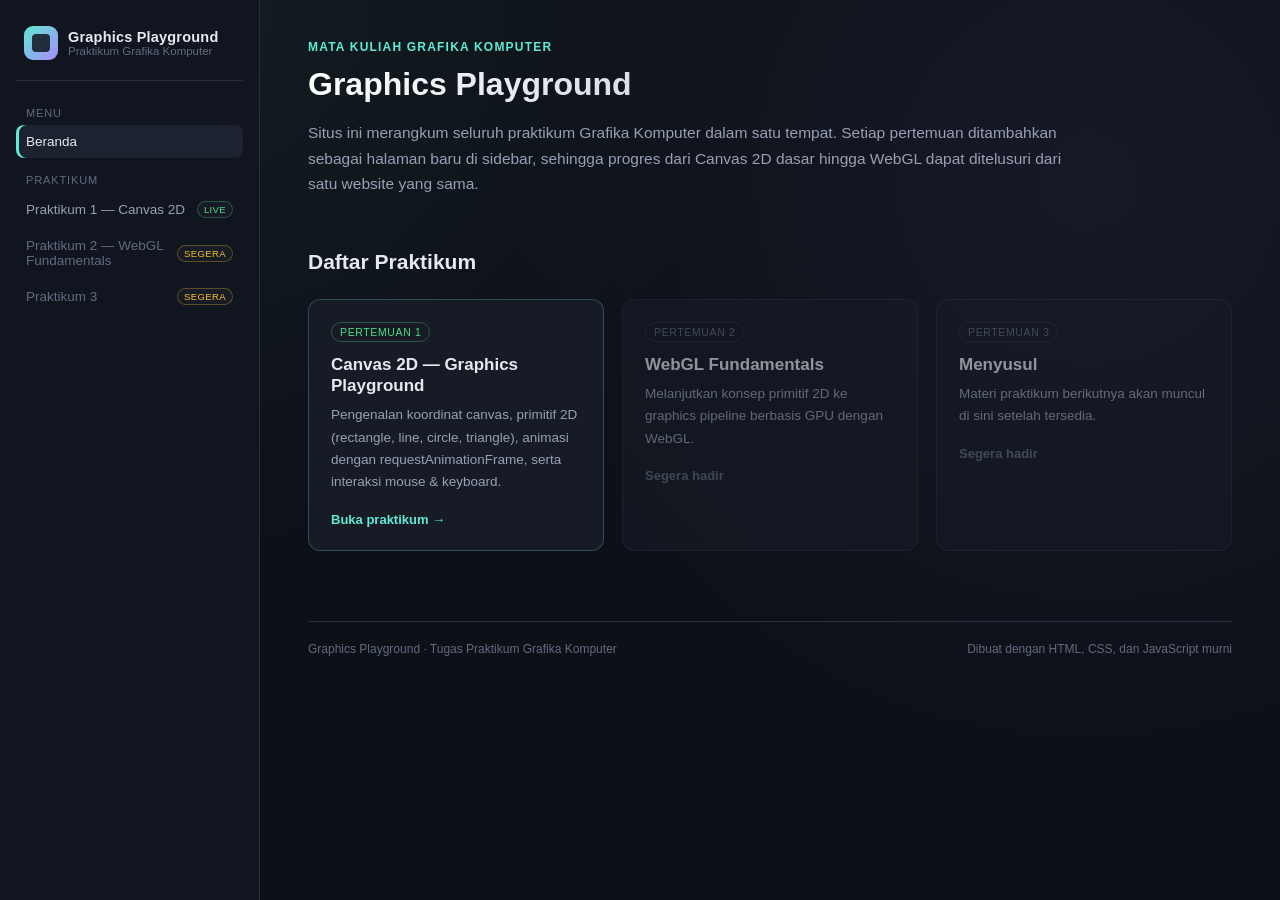
==== index.html @ 5d2eb66e "Add Praktikum 1: Canvas 2D Graphics Playground Multi-page site scaffold for the Grafika Komputer cou" ====
<!DOCTYPE html>
<html lang="id">
<head>
<meta charset="UTF-8" />
<meta name="viewport" content="width=device-width, initial-scale=1.0" />
<title>Grafika Komputer — Beranda</title>
<link rel="stylesheet" href="css/style.css" />
</head>
<body data-page="home">

<div class="topbar">
  <button class="menu-btn" data-menu-toggle aria-label="Buka menu"></button>
  <div class="brand-text"><strong>Graphics Playground</strong></div>
</div>

<div class="shell">
  <aside class="sidebar">
    <div class="brand">
      <div class="brand-mark"></div>
      <div class="brand-text">
        <strong>Graphics Playground</strong>
        <span>Praktikum Grafika Komputer</span>
      </div>
    </div>

    <div class="nav-section-label">Menu</div>
    <ul class="nav-list">
      <li><a class="nav-link" data-page="home" href="index.html">Beranda</a></li>
    </ul>

    <div class="nav-section-label">Praktikum</div>
    <ul class="nav-list">
      <li>
        <a class="nav-link" data-page="p1" href="praktikum1.html">
          Praktikum 1 — Canvas 2D
          <span class="nav-badge live">Live</span>
        </a>
      </li>
      <li>
        <span class="nav-link disabled">
          Praktikum 2 — WebGL Fundamentals
          <span class="nav-badge soon">Segera</span>
        </span>
      </li>
      <li>
        <span class="nav-link disabled">
          Praktikum 3
          <span class="nav-badge soon">Segera</span>
        </span>
      </li>
    </ul>
  </aside>

  <main class="main">
    <div class="eyebrow">Mata Kuliah Grafika Komputer</div>
    <h1 class="page-title">Graphics Playground</h1>
    <p class="lede">
      Situs ini merangkum seluruh praktikum Grafika Komputer dalam satu tempat. Setiap pertemuan
      ditambahkan sebagai halaman baru di sidebar, sehingga progres dari Canvas 2D dasar hingga
      WebGL dapat ditelusuri dari satu website yang sama.
    </p>

    <section class="block">
      <div class="section-heading">
        <h2>Daftar Praktikum</h2>
      </div>
      <div class="card-grid">
        <a class="card live" href="praktikum1.html">
          <span class="tag">Pertemuan 1</span>
          <h3>Canvas 2D — Graphics Playground</h3>
          <p>
            Pengenalan koordinat canvas, primitif 2D (rectangle, line, circle, triangle),
            animasi dengan requestAnimationFrame, serta interaksi mouse &amp; keyboard.
          </p>
          <span class="go">Buka praktikum →</span>
        </a>

        <div class="card soon">
          <span class="tag">Pertemuan 2</span>
          <h3>WebGL Fundamentals</h3>
          <p>Melanjutkan konsep primitif 2D ke graphics pipeline berbasis GPU dengan WebGL.</p>
          <span class="go" style="color: var(--text-faint);">Segera hadir</span>
        </div>

        <div class="card soon">
          <span class="tag">Pertemuan 3</span>
          <h3>Menyusul</h3>
          <p>Materi praktikum berikutnya akan muncul di sini setelah tersedia.</p>
          <span class="go" style="color: var(--text-faint);">Segera hadir</span>
        </div>
      </div>
    </section>

    <div class="footer-note">
      <span>Graphics Playground · Tugas Praktikum Grafika Komputer</span>
      <span>Dibuat dengan HTML, CSS, dan JavaScript murni</span>
    </div>
  </main>
</div>

<script src="js/nav.js"></script>
</body>
</html>
---- css/style.css ----
/* =========================================================
   Grafika Komputer — Shared Styles
   Dipakai oleh semua halaman praktikum.
   ========================================================= */

:root {
  --bg: #0d1017;
  --bg-alt: #11151f;
  --panel: #161b26;
  --panel-2: #1c2230;
  --border: #262e3f;
  --text: #e6e9f0;
  --text-dim: #97a1b5;
  --text-faint: #616b80;
  --accent: #5eead4;
  --accent-2: #a78bfa;
  --accent-3: #f472b6;
  --accent-grad: linear-gradient(135deg, #5eead4, #a78bfa);
  --danger: #f87171;
  --ok: #4ade80;
  --warn: #fbbf24;
  --radius: 12px;
  --radius-sm: 8px;
  --shadow: 0 8px 24px rgba(0, 0, 0, 0.35);
  --mono: "SFMono-Regular", Consolas, "Liberation Mono", Menlo, monospace;
  --sans: -apple-system, BlinkMacSystemFont, "Segoe UI", Roboto, Inter, Helvetica, Arial, sans-serif;
  --sidebar-w: 260px;
}

* { box-sizing: border-box; }

html, body {
  margin: 0;
  padding: 0;
  background: var(--bg);
  color: var(--text);
  font-family: var(--sans);
  scroll-behavior: smooth;
}

body {
  min-height: 100vh;
  background-image:
    radial-gradient(circle at 15% 0%, rgba(94, 234, 212, 0.06), transparent 40%),
    radial-gradient(circle at 85% 20%, rgba(167, 139, 250, 0.07), transparent 45%);
}

a { color: inherit; text-decoration: none; }

h1, h2, h3, h4 { line-height: 1.25; margin: 0 0 0.5em; }
p { line-height: 1.65; color: var(--text-dim); margin: 0 0 1em; }

code, .mono { font-family: var(--mono); }

/* ---------- Layout shell ---------- */

.shell {
  display: flex;
  min-height: 100vh;
}

.sidebar {
  width: var(--sidebar-w);
  flex-shrink: 0;
  background: var(--bg-alt);
  border-right: 1px solid var(--border);
  padding: 22px 16px;
  position: sticky;
  top: 0;
  height: 100vh;
  overflow-y: auto;
}

.brand {
  display: flex;
  align-items: center;
  gap: 10px;
  padding: 4px 8px 20px;
  margin-bottom: 12px;
  border-bottom: 1px solid var(--border);
}

.brand-mark {
  width: 34px;
  height: 34px;
  border-radius: 9px;
  background: var(--accent-grad);
  flex-shrink: 0;
  position: relative;
}
.brand-mark::after {
  content: "";
  position: absolute;
  inset: 8px;
  border-radius: 4px;
  background: var(--bg-alt);
  opacity: 0.85;
}

.brand-text { display: flex; flex-direction: column; }
.brand-text strong { font-size: 14.5px; letter-spacing: 0.2px; }
.brand-text span { font-size: 11.5px; color: var(--text-faint); }

.nav-section-label {
  font-size: 11px;
  text-transform: uppercase;
  letter-spacing: 0.08em;
  color: var(--text-faint);
  padding: 14px 10px 6px;
}

.nav-list { list-style: none; margin: 0; padding: 0; }

.nav-link {
  display: flex;
  align-items: center;
  gap: 10px;
  padding: 9px 10px;
  border-radius: var(--radius-sm);
  font-size: 13.5px;
  color: var(--text-dim);
  margin-bottom: 2px;
  transition: background 0.15s, color 0.15s;
  cursor: pointer;
}
.nav-link:hover { background: var(--panel); color: var(--text); }
.nav-link.active {
  background: var(--panel-2);
  color: var(--text);
  box-shadow: inset 3px 0 0 var(--accent);
}
.nav-link.disabled {
  color: var(--text-faint);
  cursor: default;
  pointer-events: none;
}

.nav-badge {
  margin-left: auto;
  font-size: 9.5px;
  padding: 2px 6px;
  border-radius: 999px;
  background: var(--panel);
  border: 1px solid var(--border);
  color: var(--text-faint);
  letter-spacing: 0.04em;
  text-transform: uppercase;
}
.nav-badge.soon { color: var(--warn); border-color: rgba(251, 191, 36, 0.3); }
.nav-badge.live { color: var(--ok); border-color: rgba(74, 222, 128, 0.3); }

.main {
  flex: 1;
  min-width: 0;
  padding: 40px 48px 90px;
  max-width: 1180px;
}

.topbar {
  display: none;
  align-items: center;
  justify-content: space-between;
  padding: 14px 16px;
  background: var(--bg-alt);
  border-bottom: 1px solid var(--border);
  position: sticky;
  top: 0;
  z-index: 20;
}
.menu-btn {
  width: 36px; height: 36px;
  border-radius: var(--radius-sm);
  background: var(--panel);
  border: 1px solid var(--border);
  color: var(--text);
  display: flex; align-items: center; justify-content: center;
  cursor: pointer;
}
.menu-btn span, .menu-btn::before, .menu-btn::after {
  content: ""; display: block; width: 16px; height: 2px; background: var(--text);
  position: relative;
}
.menu-btn::before { box-shadow: 0 -5px var(--text), 0 5px var(--text); }

/* ---------- Typography blocks ---------- */

.eyebrow {
  font-size: 12px;
  text-transform: uppercase;
  letter-spacing: 0.1em;
  color: var(--accent);
  font-weight: 600;
  margin-bottom: 10px;
}

.page-title {
  font-size: 32px;
  font-weight: 700;
  background: linear-gradient(135deg, #fff, #9aa4bb);
  -webkit-background-clip: text;
  background-clip: text;
  color: transparent;
}

.lede {
  font-size: 15.5px;
  color: var(--text-dim);
  max-width: 760px;
}

section.block {
  margin-top: 46px;
  padding-top: 6px;
}

.section-heading {
  display: flex;
  align-items: baseline;
  gap: 10px;
  margin-bottom: 14px;
}
.section-heading .num {
  font-family: var(--mono);
  font-size: 13px;
  color: var(--accent);
  border: 1px solid var(--border);
  background: var(--panel);
  width: 26px; height: 26px;
  border-radius: 7px;
  display: flex; align-items: center; justify-content: center;
  flex-shrink: 0;
}
.section-heading h2 { font-size: 21px; margin: 0; }

/* ---------- Cards / grid ---------- */

.card-grid {
  display: grid;
  grid-template-columns: repeat(auto-fill, minmax(280px, 1fr));
  gap: 18px;
  margin-top: 24px;
}

.card {
  background: var(--panel);
  border: 1px solid var(--border);
  border-radius: var(--radius);
  padding: 22px;
  position: relative;
  overflow: hidden;
  transition: transform 0.15s, border-color 0.15s;
}
.card.live { border-color: rgba(94, 234, 212, 0.25); }
.card.live:hover { transform: translateY(-2px); border-color: var(--accent); }
.card.soon { opacity: 0.6; }

.card .tag {
  display: inline-block;
  font-size: 10.5px;
  text-transform: uppercase;
  letter-spacing: 0.06em;
  padding: 3px 8px;
  border-radius: 999px;
  margin-bottom: 12px;
  border: 1px solid var(--border);
}
.card.live .tag { color: var(--ok); border-color: rgba(74, 222, 128, 0.3); }
.card.soon .tag { color: var(--text-faint); }

.card h3 { font-size: 17px; margin-bottom: 8px; }
.card p { font-size: 13.5px; margin-bottom: 16px; }

.card .go {
  font-size: 13px;
  font-weight: 600;
  color: var(--accent);
  display: inline-flex;
  align-items: center;
  gap: 5px;
}

/* ---------- Flow diagram (deskripsi alur) ---------- */

.flow-box {
  background: var(--panel);
  border: 1px solid var(--border);
  border-radius: var(--radius);
  padding: 24px;
  display: flex;
  flex-wrap: wrap;
  gap: 10px;
  align-items: center;
  justify-content: center;
}
.flow-step {
  background: var(--panel-2);
  border: 1px solid var(--border);
  padding: 10px 18px;
  border-radius: var(--radius-sm);
  font-family: var(--mono);
  font-size: 13px;
  white-space: nowrap;
}
.flow-arrow { color: var(--text-faint); font-size: 16px; }

@media (max-width: 720px) {
  .flow-box { flex-direction: column; }
  .flow-arrow { transform: rotate(90deg); }
}

/* ---------- Objectives list ---------- */

.objectives {
  list-style: none;
  margin: 0;
  padding: 0;
  display: grid;
  gap: 8px;
}
.objectives li {
  display: flex;
  gap: 12px;
  align-items: flex-start;
  background: var(--panel);
  border: 1px solid var(--border);
  padding: 12px 14px;
  border-radius: var(--radius-sm);
  font-size: 13.5px;
  color: var(--text-dim);
}
.objectives li .idx {
  font-family: var(--mono);
  font-size: 12px;
  color: var(--accent);
  flex-shrink: 0;
  width: 20px;
}
.objectives li.done { color: var(--text); }
.objectives li .check {
  margin-left: auto;
  font-size: 11px;
  color: var(--ok);
  font-family: var(--mono);
}

/* ---------- Playground layout ---------- */

.playground {
  background: var(--panel);
  border: 1px solid var(--border);
  border-radius: var(--radius);
  overflow: hidden;
}

.playground-header {
  padding: 16px 20px;
  border-bottom: 1px solid var(--border);
  display: flex;
  align-items: center;
  justify-content: space-between;
  gap: 12px;
  flex-wrap: wrap;
}
.playground-header h3 { margin: 0; font-size: 15px; }
.playground-header .desc { font-size: 12.5px; color: var(--text-faint); margin: 2px 0 0; }

.playground-body {
  display: flex;
  gap: 0;
  flex-wrap: wrap;
}

.canvas-wrap {
  padding: 20px;
  flex: 1 1 620px;
  display: flex;
  flex-direction: column;
  align-items: center;
  gap: 10px;
  background:
    linear-gradient(var(--bg-alt), var(--bg-alt));
  border-right: 1px solid var(--border);
}

canvas {
  background: #0a0c12;
  border: 1px solid var(--border);
  border-radius: var(--radius-sm);
  max-width: 100%;
  cursor: crosshair;
}
canvas:focus { outline: 2px solid var(--accent); outline-offset: 2px; }

.controls {
  flex: 0 0 270px;
  padding: 20px;
  display: flex;
  flex-direction: column;
  gap: 18px;
}

.control-group {
  display: flex;
  flex-direction: column;
  gap: 8px;
}
.control-group label {
  font-size: 11.5px;
  text-transform: uppercase;
  letter-spacing: 0.05em;
  color: var(--text-faint);
}

.btn-row { display: flex; flex-wrap: wrap; gap: 6px; }

.btn {
  background: var(--panel-2);
  border: 1px solid var(--border);
  color: var(--text-dim);
  font-size: 12.5px;
  padding: 7px 12px;
  border-radius: 7px;
  cursor: pointer;
  transition: all 0.15s;
  font-family: var(--sans);
}
.btn:hover { color: var(--text); border-color: var(--text-faint); }
.btn.active {
  color: #06110f;
  background: var(--accent);
  border-color: var(--accent);
  font-weight: 600;
}
.btn.primary {
  background: var(--accent-grad);
  color: #0a0c12;
  font-weight: 600;
  border: none;
}
.btn.ghost { background: transparent; }
.btn.block { width: 100%; text-align: center; }
.btn:disabled { opacity: 0.4; cursor: not-allowed; }

.color-row { display: flex; gap: 10px; }
.color-field {
  display: flex; flex-direction: column; gap: 4px; flex: 1;
}
.color-field span { font-size: 11px; color: var(--text-dim); }
input[type="color"] {
  width: 100%;
  height: 32px;
  border: 1px solid var(--border);
  border-radius: 6px;
  background: var(--panel-2);
  padding: 2px;
  cursor: pointer;
}

.check-row {
  display: flex;
  align-items: center;
  gap: 8px;
  font-size: 13px;
  color: var(--text-dim);
}
.check-row input { accent-color: var(--accent); }

input[type="range"] {
  width: 100%;
  accent-color: var(--accent);
}

.readout {
  background: #0a0c12;
  border: 1px solid var(--border);
  border-radius: 8px;
  padding: 10px 12px;
  font-family: var(--mono);
  font-size: 12px;
  color: var(--accent);
  min-height: 60px;
  white-space: pre-wrap;
  word-break: break-word;
}
.readout .k { color: var(--text-faint); }

.stat-row {
  display: flex;
  gap: 8px;
  font-size: 12px;
  color: var(--text-faint);
  font-family: var(--mono);
}
.stat-row b { color: var(--text); }

.hint {
  font-size: 12px;
  color: var(--text-faint);
  line-height: 1.6;
  padding: 12px 14px;
  background: var(--bg-alt);
  border: 1px dashed var(--border);
  border-radius: 8px;
}
.hint kbd {
  background: var(--panel-2);
  border: 1px solid var(--border);
  border-bottom-width: 2px;
  padding: 1px 6px;
  border-radius: 4px;
  font-family: var(--mono);
  font-size: 11px;
  color: var(--text);
}

.key-grid {
  display: grid;
  grid-template-columns: repeat(3, 1fr);
  gap: 6px;
  max-width: 220px;
}
.key-badge {
  background: var(--panel-2);
  border: 1px solid var(--border);
  border-radius: 7px;
  padding: 10px 0;
  text-align: center;
  font-family: var(--mono);
  font-size: 12px;
  color: var(--text-faint);
  transition: background 0.1s, color 0.1s, transform 0.1s;
}
.key-badge.empty { visibility: hidden; }
.key-badge.active {
  background: var(--accent);
  border-color: var(--accent);
  color: #06110f;
  font-weight: 700;
  transform: scale(0.96);
}

.swatch-row { display: flex; gap: 8px; flex-wrap: wrap; }
.swatch {
  display: flex; align-items: center; gap: 6px;
  font-size: 11px; color: var(--text-faint);
  font-family: var(--mono);
}
.swatch i {
  width: 12px; height: 12px; border-radius: 3px; display: inline-block; flex-shrink: 0;
}

.footer-note {
  margin-top: 70px;
  padding-top: 20px;
  border-top: 1px solid var(--border);
  font-size: 12px;
  color: var(--text-faint);
  display: flex;
  justify-content: space-between;
  flex-wrap: wrap;
  gap: 10px;
}

@media (max-width: 980px) {
  .sidebar { position: fixed; left: 0; top: 0; z-index: 40; transform: translateX(-100%); transition: transform 0.2s; box-shadow: var(--shadow); }
  .sidebar.open { transform: translateX(0); }
  .topbar { display: flex; }
  .main { padding: 26px 18px 70px; }
  .page-title { font-size: 26px; }
  .canvas-wrap { border-right: none; border-bottom: 1px solid var(--border); }
}
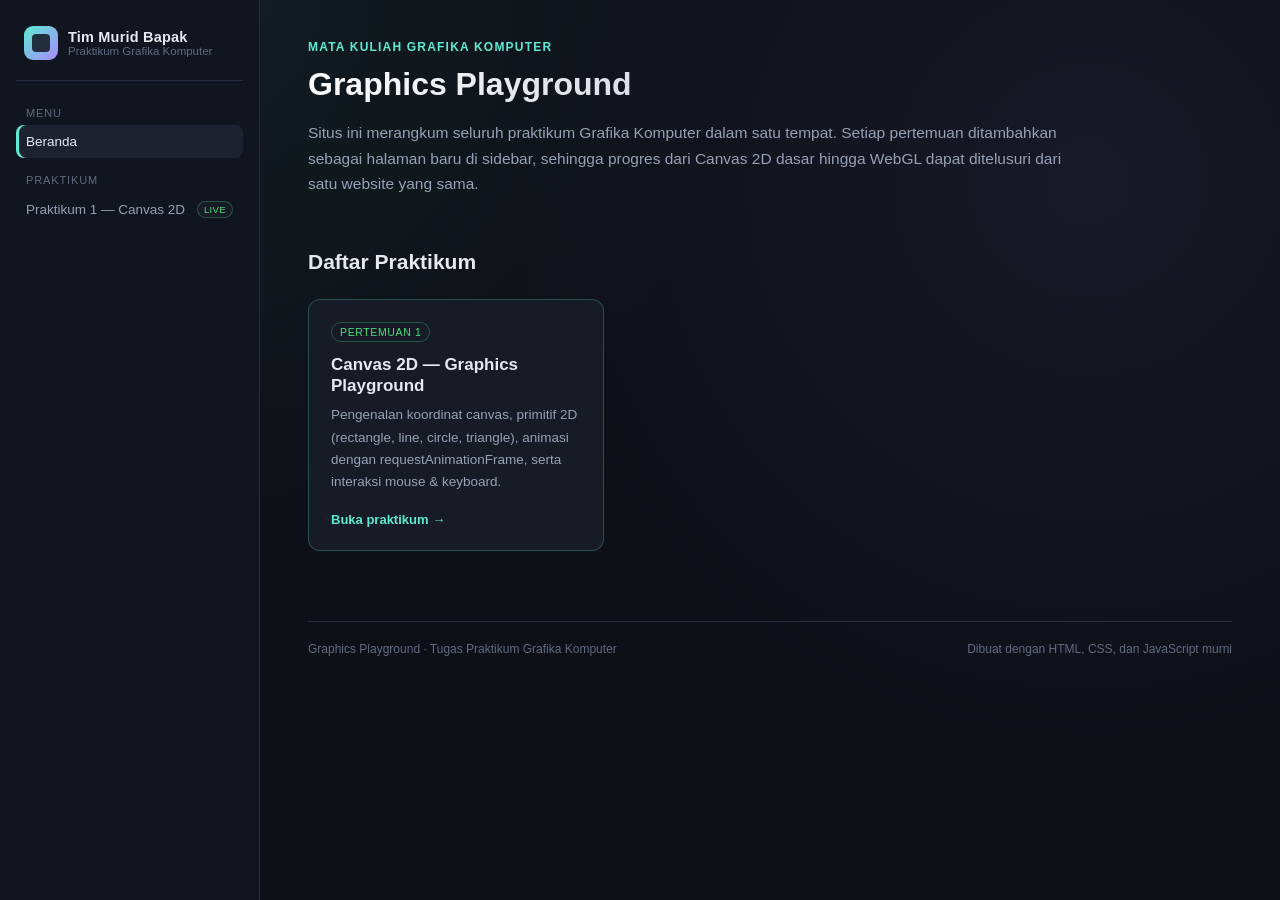
==== commit 31c15d85: "Trim landing page and Praktikum 1 content, fix broken section tag Simplify the sidebar branding and " ====
--- a/index.html
+++ b/index.html
@@ -18,7 +18,7 @@
     <div class="brand">
       <div class="brand-mark"></div>
       <div class="brand-text">
-        <strong>Graphics Playground</strong>
+        <strong>Tim Murid Bapak</strong>
         <span>Praktikum Grafika Komputer</span>
       </div>
     </div>
@@ -36,18 +36,7 @@
           <span class="nav-badge live">Live</span>
         </a>
       </li>
-      <li>
-        <span class="nav-link disabled">
-          Praktikum 2 — WebGL Fundamentals
-          <span class="nav-badge soon">Segera</span>
-        </span>
-      </li>
-      <li>
-        <span class="nav-link disabled">
-          Praktikum 3
-          <span class="nav-badge soon">Segera</span>
-        </span>
-      </li>
+     
     </ul>
   </aside>
 
@@ -75,19 +64,7 @@
           <span class="go">Buka praktikum →</span>
         </a>
 
-        <div class="card soon">
-          <span class="tag">Pertemuan 2</span>
-          <h3>WebGL Fundamentals</h3>
-          <p>Melanjutkan konsep primitif 2D ke graphics pipeline berbasis GPU dengan WebGL.</p>
-          <span class="go" style="color: var(--text-faint);">Segera hadir</span>
-        </div>
-
-        <div class="card soon">
-          <span class="tag">Pertemuan 3</span>
-          <h3>Menyusul</h3>
-          <p>Materi praktikum berikutnya akan muncul di sini setelah tersedia.</p>
-          <span class="go" style="color: var(--text-faint);">Segera hadir</span>
-        </div>
+        
       </div>
     </section>
 
--- a/css/style.css
+++ b/css/style.css
@@ -1,8 +1,3 @@
-/* =========================================================
-   Grafika Komputer — Shared Styles
-   Dipakai oleh semua halaman praktikum.
-   ========================================================= */
-
 :root {
   --bg: #0d1017;
   --bg-alt: #11151f;
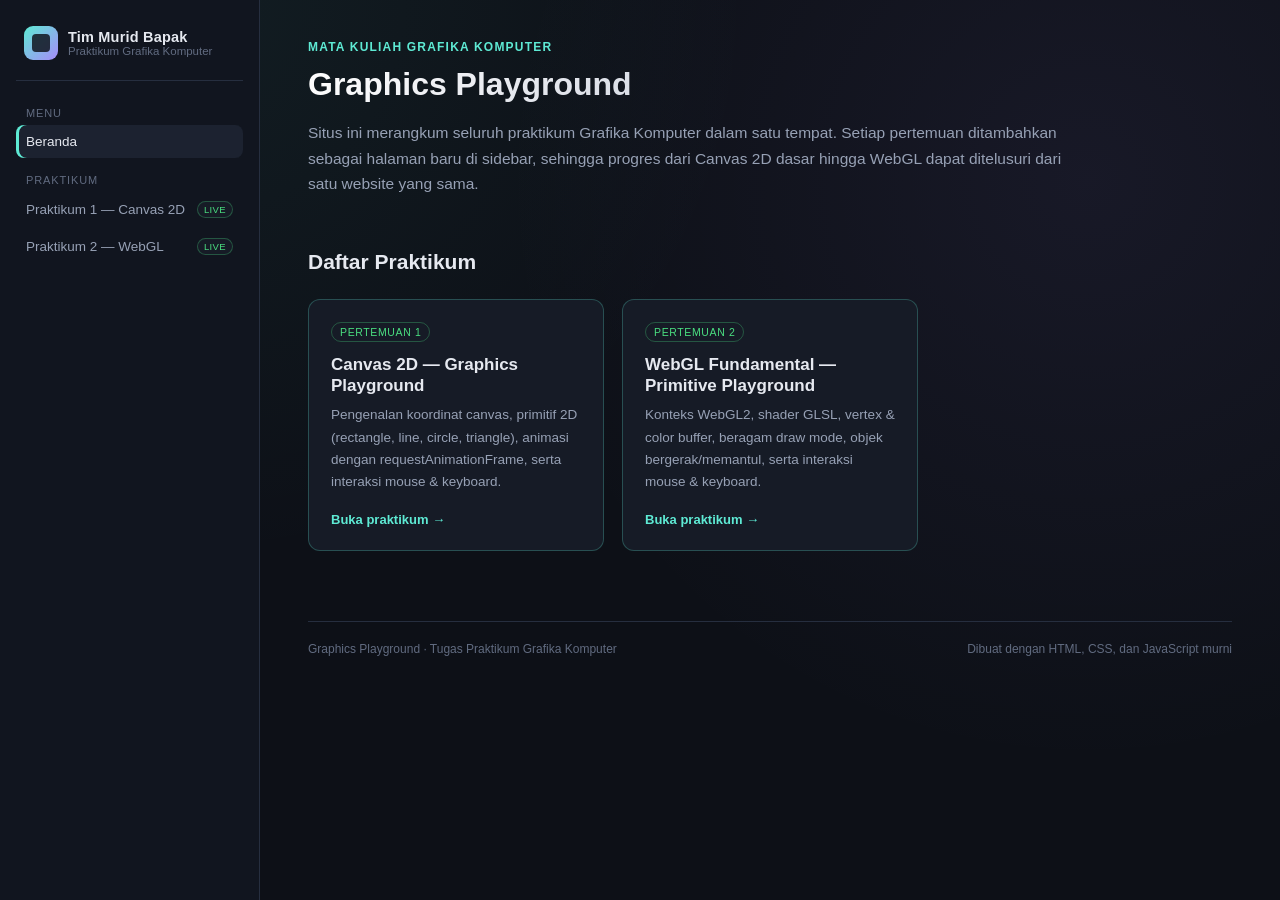
==== commit 0e417b1e: "Add Praktikum 2: WebGL Fundamental primitive playground New page built on WebGL2 with GLSL ES 3.00 s" ====
--- a/index.html
+++ b/index.html
@@ -36,7 +36,12 @@
           <span class="nav-badge live">Live</span>
         </a>
       </li>
-     
+      <li>
+        <a class="nav-link" data-page="p2" href="praktikum2.html">
+          Praktikum 2 — WebGL
+          <span class="nav-badge live">Live</span>
+        </a>
+      </li>
     </ul>
   </aside>
 
@@ -64,7 +69,15 @@
           <span class="go">Buka praktikum →</span>
         </a>
 
-        
+        <a class="card live" href="praktikum2.html">
+          <span class="tag">Pertemuan 2</span>
+          <h3>WebGL Fundamental — Primitive Playground</h3>
+          <p>
+            Konteks WebGL2, shader GLSL, vertex &amp; color buffer, beragam draw mode,
+            objek bergerak/memantul, serta interaksi mouse &amp; keyboard.
+          </p>
+          <span class="go">Buka praktikum →</span>
+        </a>
       </div>
     </section>
 
--- a/css/style.css
+++ b/css/style.css
@@ -465,6 +465,39 @@
   accent-color: var(--accent);
 }
 
+select {
+  width: 100%;
+  background: var(--panel-2);
+  border: 1px solid var(--border);
+  color: var(--text);
+  padding: 9px 10px;
+  border-radius: 7px;
+  font-size: 13px;
+  font-family: var(--sans);
+  cursor: pointer;
+}
+select:focus { outline: 2px solid var(--accent); outline-offset: 1px; }
+
+.status-pill {
+  font-size: 10.5px;
+  font-weight: 600;
+  letter-spacing: 0.05em;
+  text-transform: uppercase;
+  padding: 5px 12px;
+  border-radius: 999px;
+  border: 1px solid rgba(94, 234, 212, 0.35);
+  color: var(--accent);
+  background: rgba(94, 234, 212, 0.08);
+  white-space: nowrap;
+  flex-shrink: 0;
+}
+
+.btn.color-swatch { display: inline-flex; align-items: center; gap: 6px; }
+.btn.color-swatch .dot {
+  width: 10px; height: 10px; border-radius: 50%; display: inline-block;
+  box-shadow: inset 0 0 0 1px rgba(255,255,255,0.3);
+}
+
 .readout {
   background: #0a0c12;
   border: 1px solid var(--border);
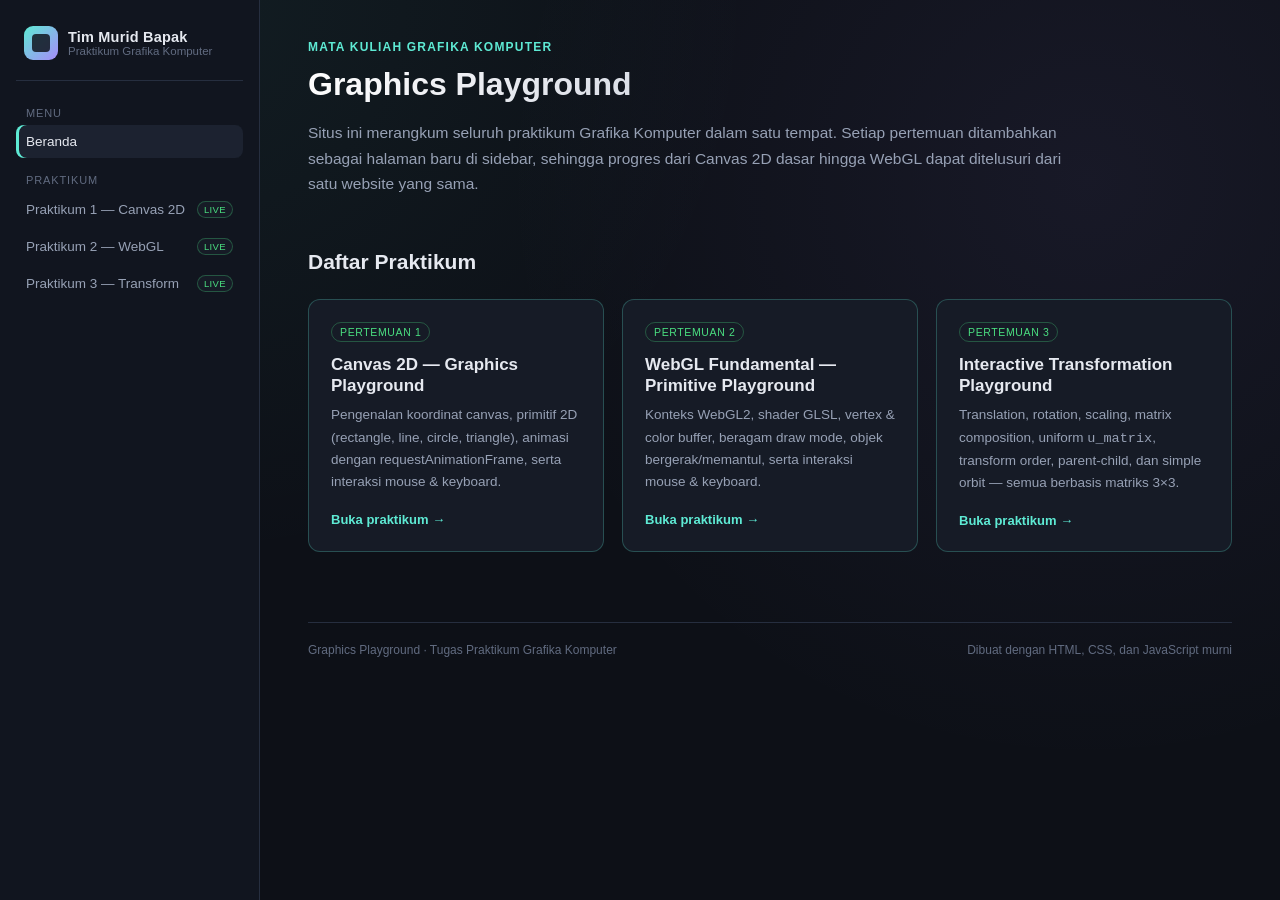
==== commit 86a694ec: "Add Praktikum 3: Interactive Transformation Playground New WebGL2 page covering 2D transform matrice" ====
--- a/index.html
+++ b/index.html
@@ -42,6 +42,12 @@
           <span class="nav-badge live">Live</span>
         </a>
       </li>
+      <li>
+        <a class="nav-link" data-page="p3" href="praktikum3.html">
+          Praktikum 3 — Transform
+          <span class="nav-badge live">Live</span>
+        </a>
+      </li>
     </ul>
   </aside>
 
@@ -78,6 +84,16 @@
           </p>
           <span class="go">Buka praktikum →</span>
         </a>
+
+        <a class="card live" href="praktikum3.html">
+          <span class="tag">Pertemuan 3</span>
+          <h3>Interactive Transformation Playground</h3>
+          <p>
+            Translation, rotation, scaling, matrix composition, uniform <code>u_matrix</code>,
+            transform order, parent-child, dan simple orbit — semua berbasis matriks 3×3.
+          </p>
+          <span class="go">Buka praktikum →</span>
+        </a>
       </div>
     </section>
 
--- a/css/style.css
+++ b/css/style.css
@@ -376,6 +376,11 @@
     linear-gradient(var(--bg-alt), var(--bg-alt));
   border-right: 1px solid var(--border);
 }
+.canvas-wrap .hint,
+.canvas-wrap .readout {
+  align-self: stretch;
+  width: 100%;
+}
 
 canvas {
   background: #0a0c12;
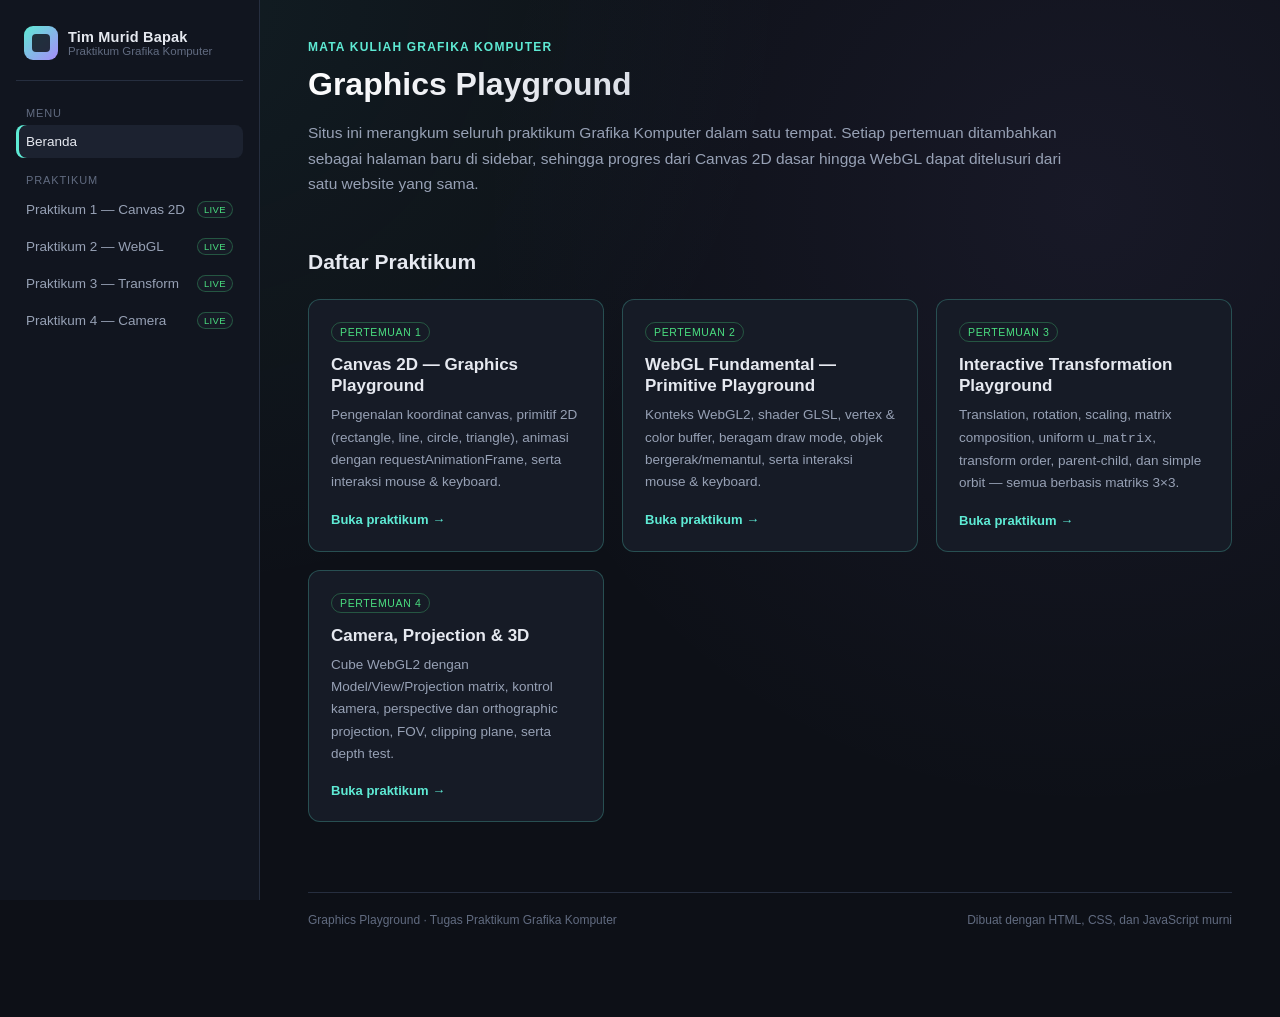
==== commit 3fc6d529: "Pertemuan 4" ====
--- a/index.html
+++ b/index.html
@@ -48,6 +48,12 @@
           <span class="nav-badge live">Live</span>
         </a>
       </li>
+      <li>
+        <a class="nav-link" data-page="p4" href="praktikum4.html">
+          Praktikum 4 — Camera
+          <span class="nav-badge live">Live</span>
+        </a>
+      </li>
     </ul>
   </aside>
 
@@ -94,6 +100,16 @@
           </p>
           <span class="go">Buka praktikum →</span>
         </a>
+
+        <a class="card live" href="praktikum4.html">
+          <span class="tag">Pertemuan 4</span>
+          <h3>Camera, Projection &amp; 3D</h3>
+          <p>
+            Cube WebGL2 dengan Model/View/Projection matrix, kontrol kamera, perspective dan
+            orthographic projection, FOV, clipping plane, serta depth test.
+          </p>
+          <span class="go">Buka praktikum →</span>
+        </a>
       </div>
     </section>
 
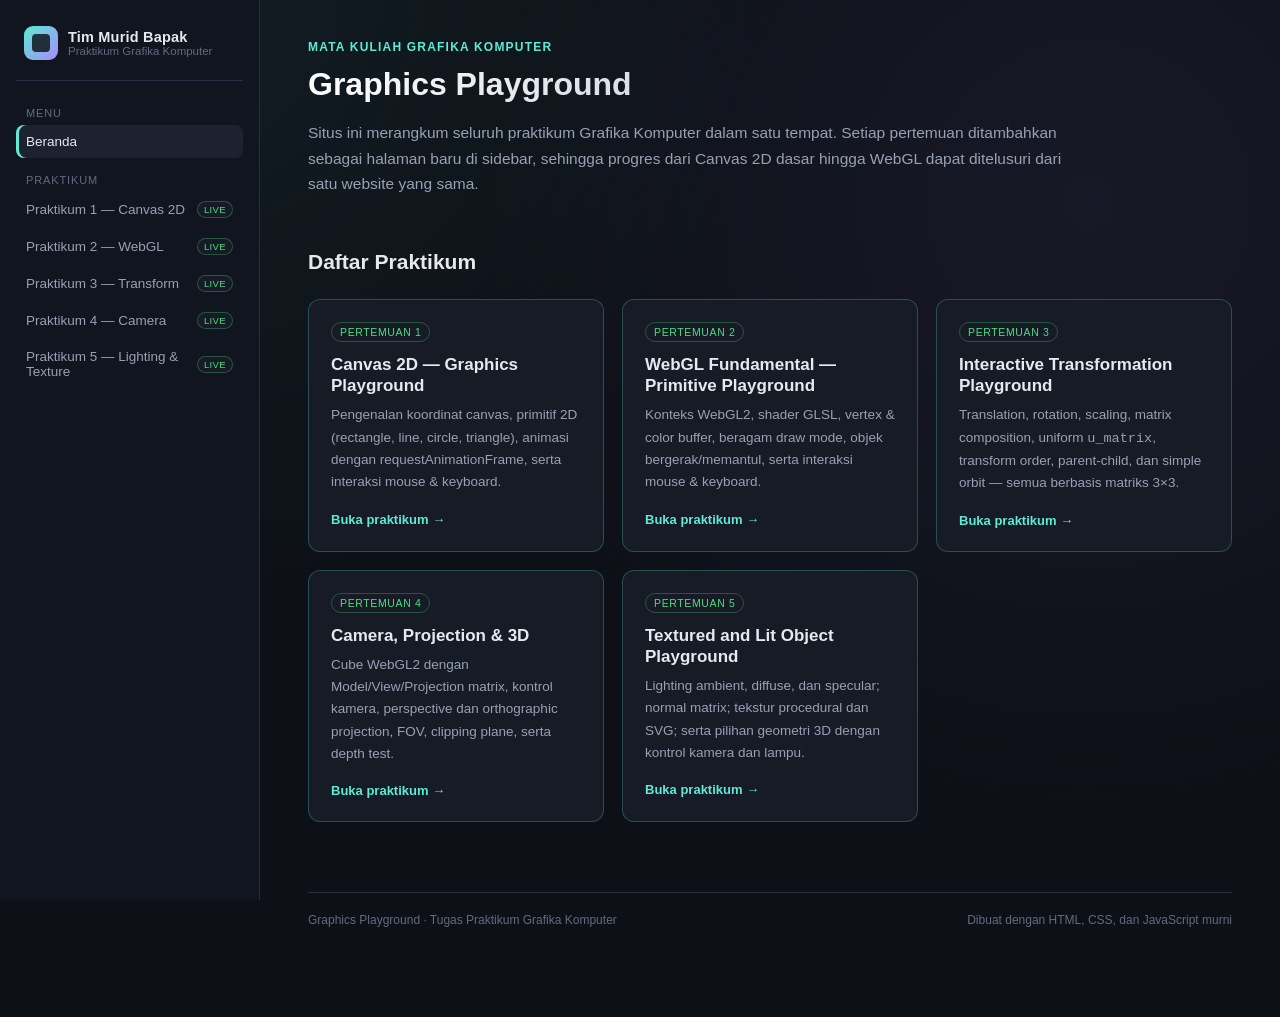
==== commit aaeaf37a: "Praktikum 5" ====
--- a/index.html
+++ b/index.html
@@ -51,6 +51,12 @@
       <li>
         <a class="nav-link" data-page="p4" href="praktikum4.html">
           Praktikum 4 — Camera
+          <span class="nav-badge live">Live</span>
+        </a>
+      </li>
+      <li>
+        <a class="nav-link" data-page="p5" href="praktikum5.html">
+          Praktikum 5 — Lighting &amp; Texture
           <span class="nav-badge live">Live</span>
         </a>
       </li>
@@ -110,6 +116,16 @@
           </p>
           <span class="go">Buka praktikum →</span>
         </a>
+
+        <a class="card live" href="praktikum5.html">
+          <span class="tag">Pertemuan 5</span>
+          <h3>Textured and Lit Object Playground</h3>
+          <p>
+            Lighting ambient, diffuse, dan specular; normal matrix; tekstur procedural dan SVG;
+            serta pilihan geometri 3D dengan kontrol kamera dan lampu.
+          </p>
+          <span class="go">Buka praktikum →</span>
+        </a>
       </div>
     </section>
 
--- a/css/style.css
+++ b/css/style.css
@@ -594,6 +594,31 @@
   gap: 10px;
 }
 
+/* ---------- Praktikum 5 ---------- */
+.p5-playground { --p5-accent: #f6bd60; }
+.p5-canvas-wrap { min-width: 0; }
+#p5-canvas { width: 100%; height: auto; display: block; cursor: default; }
+.p5-controls { flex-basis: 310px; gap: 15px; }
+.p5-controls .control-group { gap: 6px; }
+.p5-controls input[type="range"] { width: 100%; accent-color: var(--p5-accent); }
+.p5-controls select { width: 100%; }
+.p5-controls output { color: var(--p5-accent); font: 11px var(--mono); }
+.p5-controls .control-group > label:first-child { display: flex; justify-content: space-between; }
+.p5-axis { display: grid; grid-template-columns: 14px minmax(40px, 1fr) 32px; align-items: center; gap: 6px; color: var(--text-dim); font: 11px var(--mono); }
+.p5-axis output { text-align: right; }
+.p5-hud { display: grid; grid-template-columns: repeat(2, minmax(0, 1fr)); gap: 7px 14px; width: 100%; }
+.p5-hud span { color: var(--text-faint); }
+.p5-hud b { color: var(--text); font: 500 11px var(--mono); }
+.p5-status { color: var(--p5-accent); border-color: rgba(246, 189, 96, 0.35); background: rgba(246, 189, 96, 0.08); }
+.p5-concepts { display: grid; grid-template-columns: repeat(2, minmax(0, 1fr)); gap: 18px 28px; }
+.p5-concepts h3 { font-size: 14px; margin-bottom: 5px; }
+.p5-concepts p { margin: 0; font-size: 13px; }
+.p5-concepts code { display: inline-block; margin-top: 8px; color: var(--accent); font-size: 12px; }
+@media (max-width: 720px) {
+  .p5-controls { flex-basis: 100%; }
+  .p5-hud, .p5-concepts { grid-template-columns: 1fr; }
+}
+
 @media (max-width: 980px) {
   .sidebar { position: fixed; left: 0; top: 0; z-index: 40; transform: translateX(-100%); transition: transform 0.2s; box-shadow: var(--shadow); }
   .sidebar.open { transform: translateX(0); }
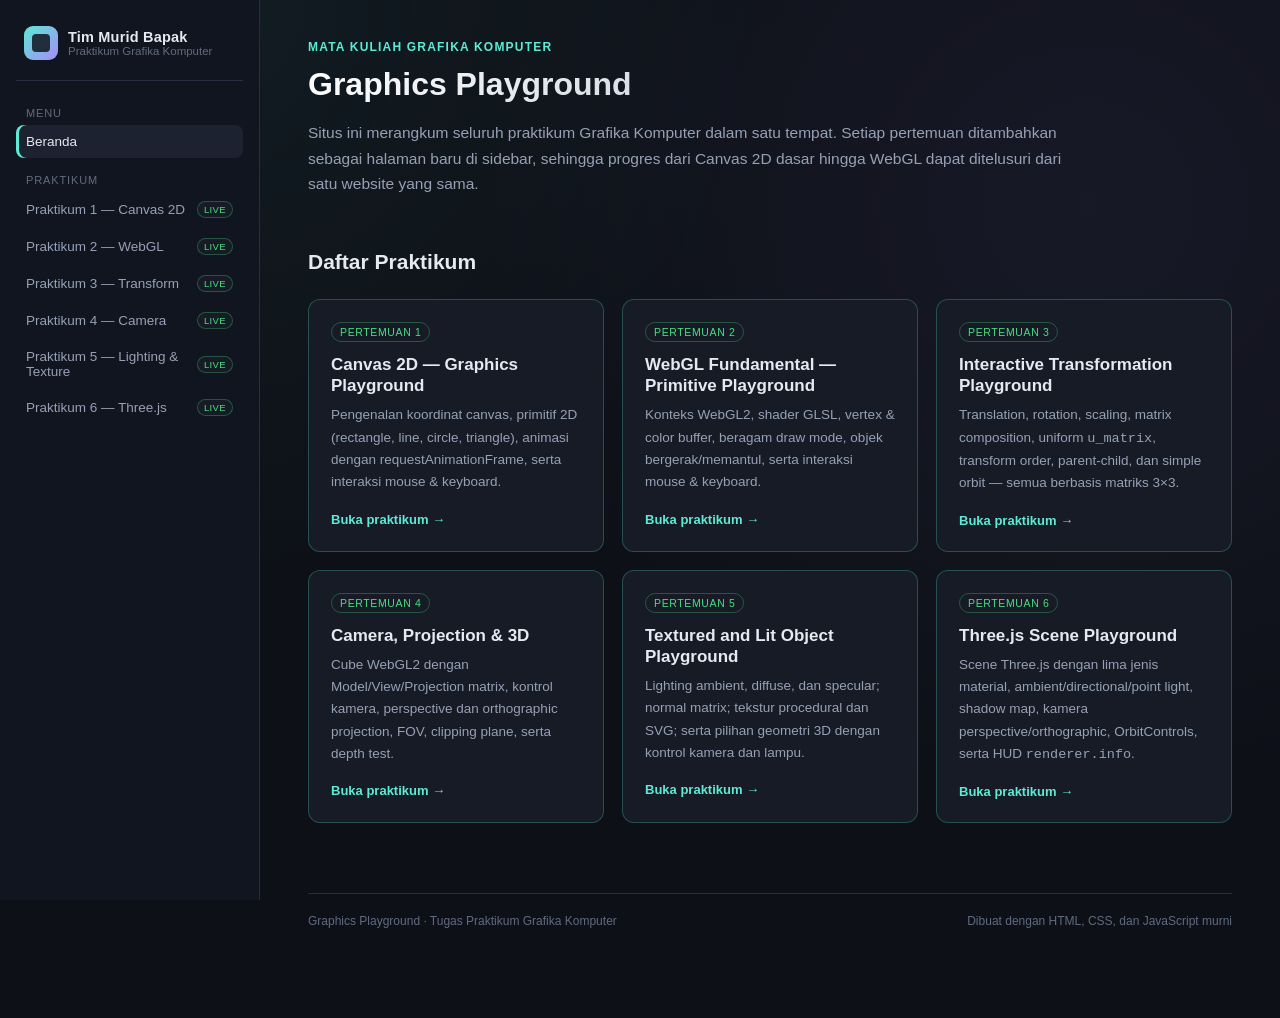
==== commit 321c8c33: "praktikm 6" ====
--- a/index.html
+++ b/index.html
@@ -57,6 +57,12 @@
       <li>
         <a class="nav-link" data-page="p5" href="praktikum5.html">
           Praktikum 5 — Lighting &amp; Texture
+          <span class="nav-badge live">Live</span>
+        </a>
+      </li>
+      <li>
+        <a class="nav-link" data-page="p6" href="praktikum6.html">
+          Praktikum 6 — Three.js
           <span class="nav-badge live">Live</span>
         </a>
       </li>
@@ -126,6 +132,16 @@
           </p>
           <span class="go">Buka praktikum →</span>
         </a>
+
+        <a class="card live" href="praktikum6.html">
+          <span class="tag">Pertemuan 6</span>
+          <h3>Three.js Scene Playground</h3>
+          <p>
+            Scene Three.js dengan lima jenis material, ambient/directional/point light, shadow map,
+            kamera perspective/orthographic, OrbitControls, serta HUD <code>renderer.info</code>.
+          </p>
+          <span class="go">Buka praktikum →</span>
+        </a>
       </div>
     </section>
 
--- a/css/style.css
+++ b/css/style.css
@@ -619,6 +619,48 @@
   .p5-hud, .p5-concepts { grid-template-columns: 1fr; }
 }
 
+/* ---------- Praktikum 6 ---------- */
+.p6-playground { --p6-accent: #fbbf24; }
+.p6-canvas-wrap { min-width: 0; }
+#p6-canvas { width: 100%; aspect-ratio: 900 / 560; height: auto; display: block; cursor: grab; }
+#p6-canvas:active { cursor: grabbing; }
+.p6-controls { flex-basis: 310px; gap: 15px; }
+.p6-controls .control-group { gap: 6px; }
+.p6-controls input[type="range"] { width: 100%; accent-color: var(--p6-accent); }
+.p6-controls input[type="range"]:disabled { opacity: 0.35; cursor: not-allowed; }
+.p6-controls output { color: var(--p6-accent); font: 11px var(--mono); }
+.p6-controls .control-group > label:first-child { display: flex; justify-content: space-between; }
+.p6-orbit-group { padding-top: 12px; border-top: 1px solid var(--border); }
+.p6-param { display: flex; justify-content: space-between; font-size: 12px; color: var(--text-dim); margin-top: 4px; }
+.p6-hud { display: grid; grid-template-columns: repeat(2, minmax(0, 1fr)); gap: 7px 14px; width: 100%; }
+.p6-hud span { color: var(--text-faint); }
+.p6-hud b { color: var(--text); font: 500 11px var(--mono); }
+.p6-status { color: var(--p6-accent); border-color: rgba(251, 191, 36, 0.35); background: rgba(251, 191, 36, 0.08); }
+.p6-list { margin: 0; padding-left: 20px; color: var(--text-dim); line-height: 1.9; font-size: 14px; }
+.p6-list code, .p6-prose code, .p6-table code { font-size: 12px; color: var(--accent); background: var(--panel-2); border: 1px solid var(--border); padding: 1px 6px; border-radius: 5px; }
+.p6-table-wrap { overflow-x: auto; border: 1px solid var(--border); border-radius: var(--radius-sm); max-width: 820px; }
+.p6-table { width: 100%; border-collapse: collapse; font-size: 13.5px; }
+.p6-table th { text-align: left; font-size: 11.5px; letter-spacing: 0.04em; color: var(--accent); background: var(--panel-2); padding: 10px 14px; }
+.p6-table td { padding: 10px 14px; border-top: 1px solid var(--border); color: var(--text-dim); vertical-align: top; }
+.p6-table td:first-child { color: var(--text); white-space: nowrap; }
+.p6-table kbd { background: var(--panel-2); border: 1px solid var(--border); border-bottom-width: 2px; padding: 1px 6px; border-radius: 4px; font: 11px var(--mono); color: var(--text); }
+.p6-note { margin-top: 14px; font-size: 13.5px; max-width: 820px; }
+.p6-prose { max-width: 860px; }
+.p6-prose h3 { font-size: 16px; margin: 22px 0 8px; }
+.p6-prose h3:first-child { margin-top: 0; }
+.p6-prose p { font-size: 14px; }
+.p6-accent { color: var(--accent); }
+.p6-code { background: #0a0c12; border: 1px solid var(--border); border-radius: var(--radius-sm); padding: 14px 16px; margin: 0 0 1em; overflow-x: auto; }
+.p6-code code { font: 13px var(--mono); color: var(--text); }
+.p6-checklist { list-style: none; margin: 0; padding: 0; display: grid; gap: 8px; color: var(--text-dim); font-size: 14px; }
+.p6-checklist li { display: flex; align-items: center; gap: 10px; }
+.p6-checklist input { accent-color: var(--ok); }
+@media (max-width: 720px) {
+  .p6-controls { flex-basis: 100%; }
+  .p6-hud { grid-template-columns: 1fr; }
+  .p6-table td:first-child { white-space: normal; }
+}
+
 @media (max-width: 980px) {
   .sidebar { position: fixed; left: 0; top: 0; z-index: 40; transform: translateX(-100%); transition: transform 0.2s; box-shadow: var(--shadow); }
   .sidebar.open { transform: translateX(0); }
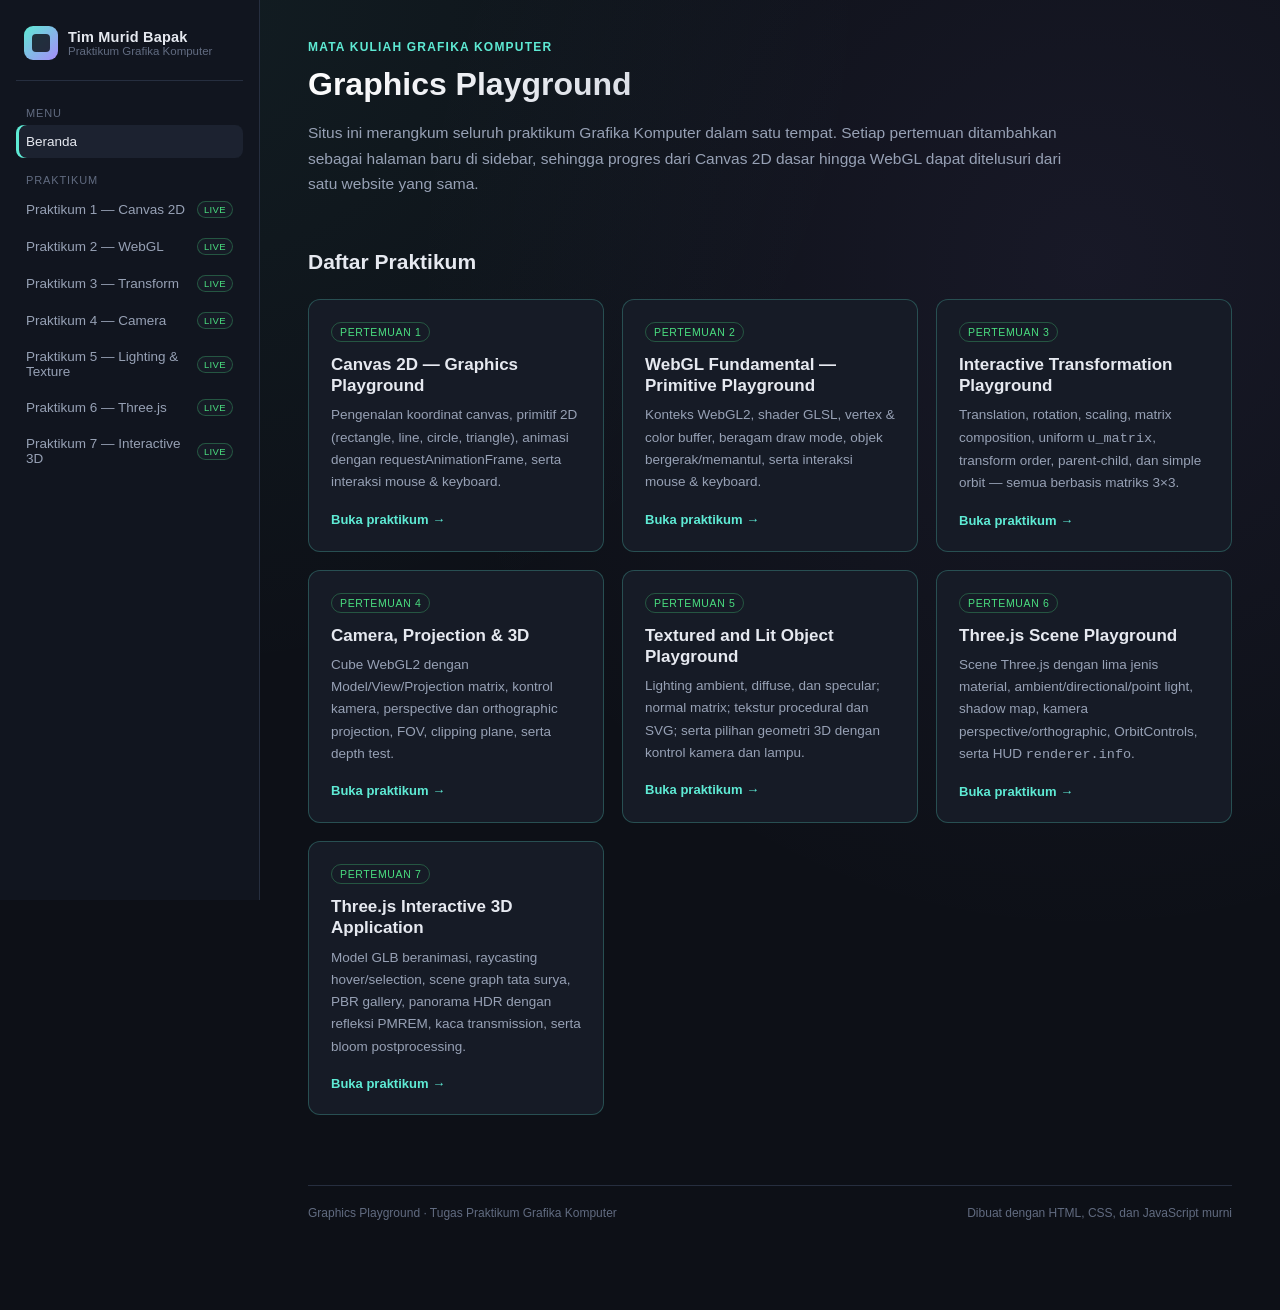
==== commit 89e34386: "praktikum 7" ====
--- a/index.html
+++ b/index.html
@@ -63,6 +63,12 @@
       <li>
         <a class="nav-link" data-page="p6" href="praktikum6.html">
           Praktikum 6 — Three.js
+          <span class="nav-badge live">Live</span>
+        </a>
+      </li>
+      <li>
+        <a class="nav-link" data-page="p7" href="praktikum7.html">
+          Praktikum 7 — Interactive 3D
           <span class="nav-badge live">Live</span>
         </a>
       </li>
@@ -142,6 +148,16 @@
           </p>
           <span class="go">Buka praktikum →</span>
         </a>
+
+        <a class="card live" href="praktikum7.html">
+          <span class="tag">Pertemuan 7</span>
+          <h3>Three.js Interactive 3D Application</h3>
+          <p>
+            Model GLB beranimasi, raycasting hover/selection, scene graph tata surya, PBR gallery,
+            panorama HDR dengan refleksi PMREM, kaca transmission, serta bloom postprocessing.
+          </p>
+          <span class="go">Buka praktikum →</span>
+        </a>
       </div>
     </section>
 
--- a/css/style.css
+++ b/css/style.css
@@ -661,6 +661,39 @@
   .p6-table td:first-child { white-space: normal; }
 }
 
+/* ---------- Praktikum 7 ---------- */
+.p7-playground { --p7-accent: #fbbf24; }
+.p7-canvas-wrap { min-width: 0; }
+#p7-canvas { width: 100%; aspect-ratio: 900 / 560; height: auto; display: block; cursor: grab; touch-action: none; }
+.p7-controls { flex-basis: 310px; gap: 15px; }
+.p7-controls .control-group { gap: 6px; }
+.p7-controls input[type="range"] { width: 100%; accent-color: var(--p7-accent); }
+.p7-controls input[type="range"]:disabled { opacity: 0.35; cursor: not-allowed; }
+.p7-controls output { color: var(--p7-accent); font: 11px var(--mono); }
+.p7-controls .control-group > label:first-child { display: flex; justify-content: space-between; }
+.p7-section { padding-top: 12px; border-top: 1px solid var(--border); }
+.p7-panorama-status { font: 11px var(--mono); color: var(--text-faint); line-height: 1.5; }
+.p7-clips .btn { flex: 1 1 0; padding: 7px 6px; font-size: 11.5px; }
+.p7-hud { display: grid; grid-template-columns: repeat(2, minmax(0, 1fr)); gap: 7px 14px; width: 100%; }
+.p7-hud span { color: var(--text-faint); min-width: 0; overflow-wrap: anywhere; }
+.p7-hud b { color: var(--text); font: 500 11px var(--mono); }
+.p7-info { width: 100%; background: #0a0c12; border: 1px solid var(--border); border-radius: var(--radius-sm); padding: 12px 14px; }
+.p7-info-title { display: flex; justify-content: space-between; gap: 10px; flex-wrap: wrap; font-size: 11.5px; letter-spacing: 0.05em; text-transform: uppercase; color: var(--accent); margin-bottom: 8px; }
+.p7-info-title span { text-transform: none; letter-spacing: 0; color: var(--text-faint); font: 11px var(--mono); }
+.p7-info dl { display: grid; grid-template-columns: 120px minmax(0, 1fr); gap: 5px 12px; margin: 0; font: 11.5px var(--mono); }
+.p7-info dt { color: var(--text-faint); }
+.p7-info dd { margin: 0; color: var(--text); overflow-wrap: anywhere; }
+.p7-list li { margin-bottom: 10px; line-height: 1.7; }
+.p7-subheading { font-size: 16px; margin: 26px 0 12px; }
+.p7-wide { max-width: none; }
+.p7-after-table { margin-top: 16px; }
+@media (max-width: 720px) {
+  .p7-controls { flex-basis: 100%; }
+  .p7-hud { grid-template-columns: 1fr; }
+  .p7-info dl { grid-template-columns: 1fr; gap: 2px; }
+  .p7-info dd { margin-bottom: 6px; }
+}
+
 @media (max-width: 980px) {
   .sidebar { position: fixed; left: 0; top: 0; z-index: 40; transform: translateX(-100%); transition: transform 0.2s; box-shadow: var(--shadow); }
   .sidebar.open { transform: translateX(0); }
